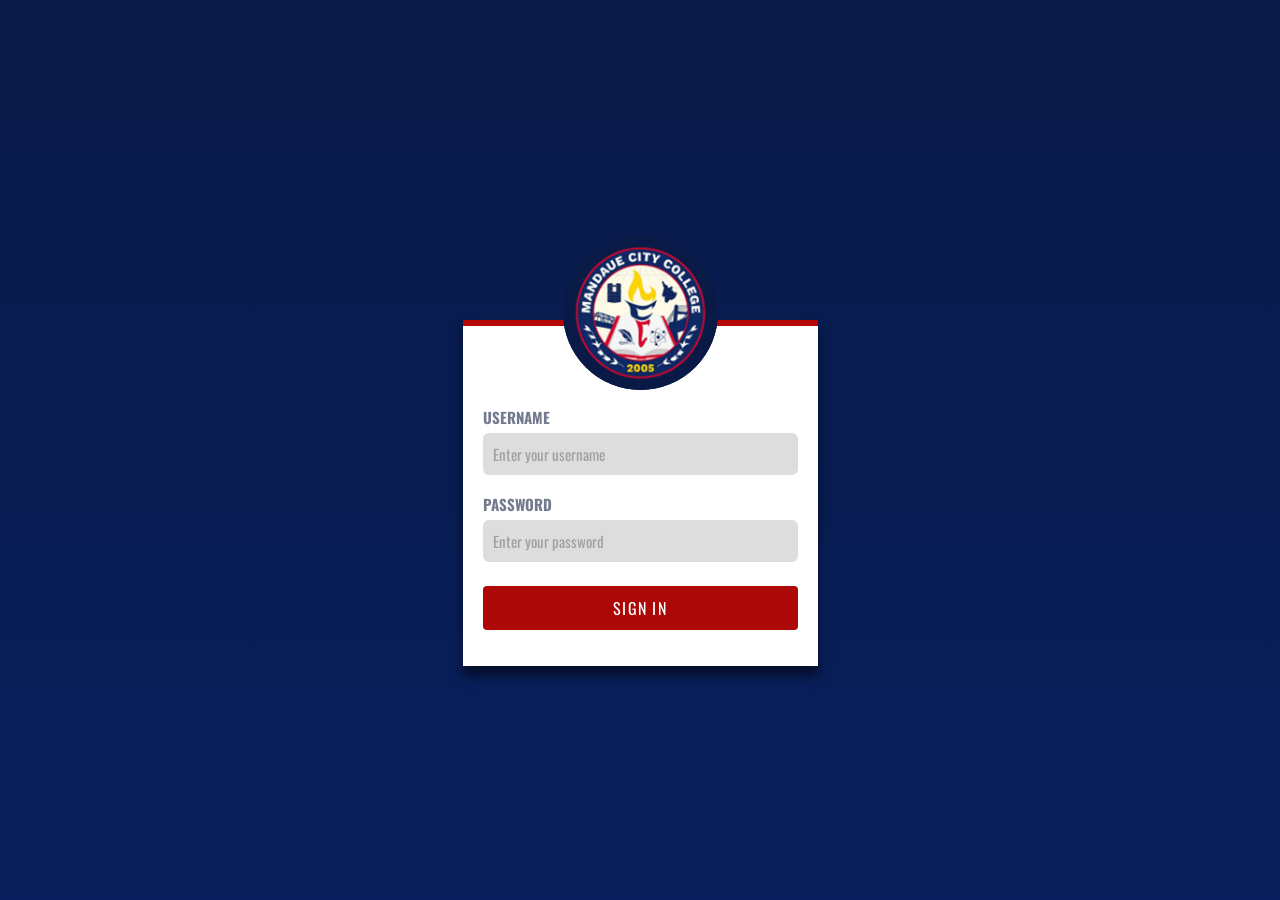
==== MSDVReportingSystem/index.html @ 91fbb74c "Add files via upload" ====
<!DOCTYPE html>
<html lang="en">
<head>
<meta charset="UTF-8">
<meta name="viewport" content="width=device-width, initial-scale=1.0">
<meta http-equiv="Cache-Control" content="no-store, no-cache, must-revalidate, max-age=0">
<meta http-equiv="Pragma" content="no-cache">
<meta http-equiv="Expires" content="0">
<title>MSDV Reporting System</title>
<link rel="preconnect" href="https://fonts.googleapis.com">
<link rel="stylesheet" href="assets/css/login.css">
<link rel="preconnect" href="https://fonts.gstatic.com" crossorigin>
<link href="https://fonts.googleapis.com/css2?family=Oswald:wght@400;500;600;700&display=swap" rel="stylesheet">
<link rel="manifest" href="manifest.json">
<meta name="theme-color" content="#081F5D">
<script>
if ('serviceWorker' in navigator) {
    navigator.serviceWorker.register('service-worker.js');
}
</script>
</head>
<body>

<div class="wrapper">

    <div class="mcclogo">
        <img src="assets/images/mccLogo.png" alt="MCC Logo" class="loginlogo">
    </div>

    <div class="formbox">

        <div id="logoutBox" class="alert alert-info d-none">
            You have been logged out successfully.
        </div>

        <div id="errorBox" class="alert alert-danger d-none">
            <span id="errorText"></span>
        </div>

        <form method="POST" action="login.php">

            <div class="form-group">
                <label class="form-label" for="usernameInput">USERNAME</label>
                <input type="text" name="username" id="usernameInput"
                       class="form-control" placeholder="Enter your username" required autocomplete="username">
            </div>

            <div class="form-group">
                <label class="form-label" for="passwordInput">PASSWORD</label>
                <input type="password" name="password" id="passwordInput"
                       class="form-control" placeholder="Enter your password" required autocomplete="current-password">
            </div>
            <button type="submit" class="btn">SIGN IN</button>

        </form>
    </div>

</div>

<script>
(function () {
    const params = new URLSearchParams(window.location.search);

    const err = params.get('error');
    if (err) {
        document.getElementById('errorText').textContent = decodeURIComponent(err);
        document.getElementById('errorBox').classList.remove('d-none');
        document.getElementById('usernameInput').classList.add('is-invalid');
        document.getElementById('passwordInput').classList.add('is-invalid');
    }

    if (params.get('logged_out') === '1') {
        document.getElementById('logoutBox').classList.remove('d-none');
    }

    if (err || params.get('logged_out')) {
        window.history.replaceState({}, document.title, window.location.pathname);
    }

    function getCookie(name) {
        const cookies = document.cookie.split(';');
        for (let i = 0; i < cookies.length; i++) {
            const c = cookies[i].trim();
            if (c.startsWith(name + '=')) {
                return decodeURIComponent(c.substring(name.length + 1));
            }
        }
        return null;
    }

    const savedUsername = getCookie('remember_user');
    if (savedUsername) {
        document.getElementById('usernameInput').value = savedUsername;
        document.getElementById('rememberMe').checked  = true;
        document.getElementById('passwordInput').focus();
    }

    ['usernameInput', 'passwordInput'].forEach(function(id) {
        document.getElementById(id).addEventListener('input', function() {
            this.classList.remove('is-invalid');
            document.getElementById('errorBox').classList.add('d-none');
        });
    });
})();
</script>
</body>
</html>
---- MSDVReportingSystem/assets/css/login.css ----
* {
    margin: 0;
    padding: 0;
    box-sizing: border-box;
}

body {
    background: linear-gradient(to bottom, #091a47, #081F5D);
    width: 100%;
    min-height: 100vh;
    display: flex;
    align-items: center;
    justify-content: center;
    font-family: 'Oswald', sans-serif;
}

.wrapper {
    display: flex;
    flex-direction: column;
    align-items: center;
}

.mcclogo {
    background: #091a47;
    border-radius: 50%;
    margin-bottom: -70px;
    z-index: 2;
    position: relative;
    display: flex;
    align-items: center;
    justify-content: center;
}

.loginlogo {
    border: 5px solid #091a47;
    border-radius: 100%;
    width: 155px;
    height: 155px;
    display: block;
}

.formbox {
    background-color: rgb(255, 255, 255);
    border-top: 6px solid #b40404;
    box-shadow: 0 10px 10px rgba(0, 0, 0, 0.5);
    padding: 80px 20px 36px;
    width: 355px;
    position: relative;
    z-index: 1;
}

.form-label {
    color: #0f1a3b93;
    font-size: 15px;
    font-weight: bold;
    font-family: 'Oswald', sans-serif;
    display: block;
    margin-bottom: 0;
}

.form-group {
    margin-bottom: 18px;
}

.form-control {
    width: 100%;
    margin-top: 5px;
    border-radius: 6px;
    padding: 10px;
    border: none;
    background-color: rgba(75, 72, 72, 0.185);
    font-family: 'Oswald', sans-serif;
    font-size: 15px;
    display: block;
}

.form-control:focus {
    outline: 1px solid #000000;
    box-shadow: none;
}

.form-control::placeholder {
    color: #a0a0a0;
    font-family: 'Oswald', sans-serif;
}

.btn {
    width: 100%;
    padding: 10px;
    font-size: 16px;
    background-color: #ad0808;
    border: none;
    font-family: 'Oswald', sans-serif;
    color: white;
    letter-spacing: .08em;
    cursor: pointer;
    margin-top: 6px;
    border-radius: 4px;
}

.btn:hover {
    background-color: #850404;
    color: white;
    transition: 0.3s;
    box-shadow: 0 5px 10px rgba(252, 0, 0, 0.4);
}

.alert {
    border-radius: 6px;
    padding: .5rem .8rem;
    font-size: .83rem;
    margin-bottom: 1rem;
    display: flex;
    align-items: center;
    gap: .5rem;
    font-family: 'Oswald', sans-serif;
}
.alert-info    { background:#dff0ff; color:#0a4a7a; border:1px solid #b3d7f5; }
.alert-danger  { background:#fde8eb; color:#8b0000; border:1px solid #f5b3bb; }
.d-none { display: none !important; }

.is-invalid {
    outline: 1px solid #b40404 !important;
}

.form-check {
    display: flex;
    align-items: center;
    gap: .45rem;
    margin-bottom: 16px;
}
.form-check-input {
    width: 15px;
    height: 15px;
    accent-color: #b40404;
    cursor: pointer;
}
.form-check-label {
    font-family: 'Oswald', sans-serif;
    font-size: .88rem;
    color: #0f1a3b93;
    cursor: pointer;
}
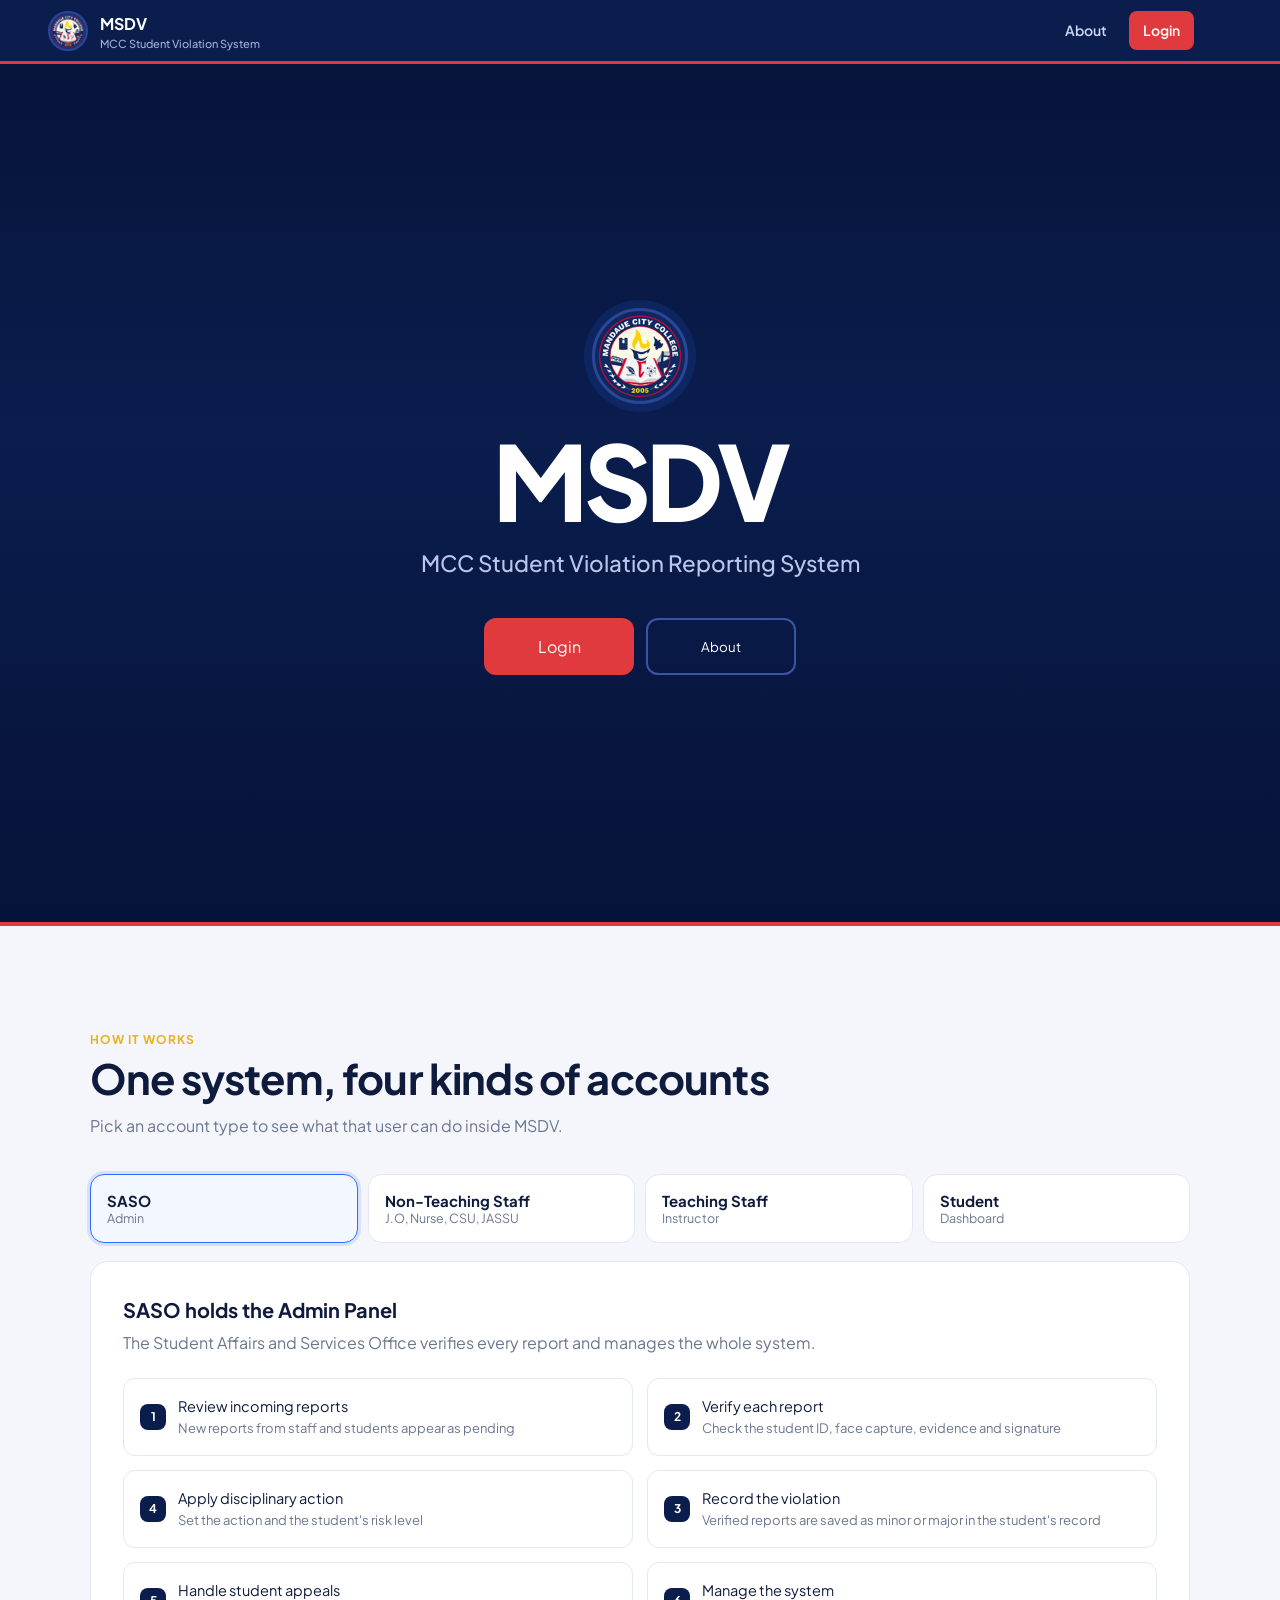
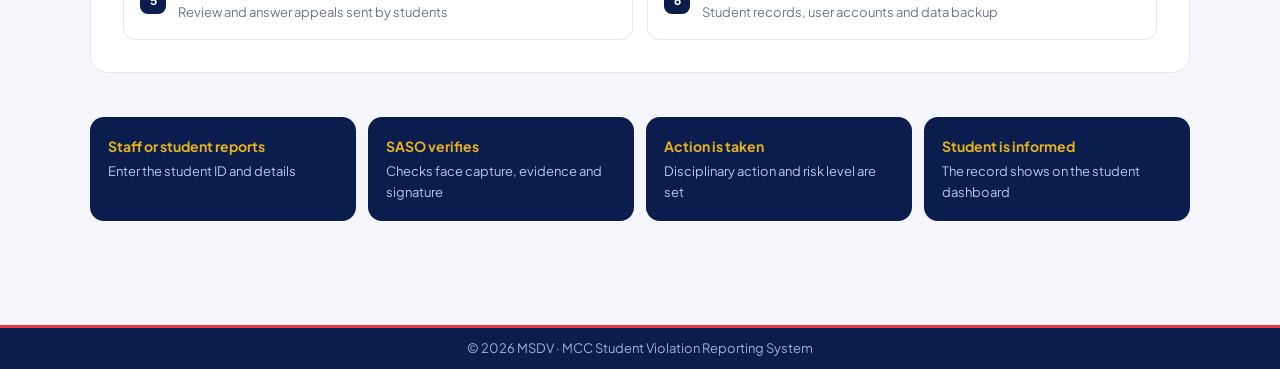
==== commit e2d82127: "Add files via upload" ====
--- a/MSDVReportingSystem/index.html
+++ b/MSDVReportingSystem/index.html
@@ -1,107 +1,1090 @@
+```html
 <!DOCTYPE html>
 <html lang="en">
+
 <head>
 <meta charset="UTF-8">
-<meta name="viewport" content="width=device-width, initial-scale=1.0">
-<meta http-equiv="Cache-Control" content="no-store, no-cache, must-revalidate, max-age=0">
-<meta http-equiv="Pragma" content="no-cache">
-<meta http-equiv="Expires" content="0">
-<title>MSDV Reporting System</title>
-<link rel="preconnect" href="https://fonts.googleapis.com">
-<link rel="stylesheet" href="assets/css/login.css">
-<link rel="preconnect" href="https://fonts.gstatic.com" crossorigin>
-<link href="https://fonts.googleapis.com/css2?family=Oswald:wght@400;500;600;700&display=swap" rel="stylesheet">
-<link rel="manifest" href="manifest.json">
-<meta name="theme-color" content="#081F5D">
+<meta name="viewport" content="width=device-width, initial-scale=1">
+
+<title>MSDV | MCC Student Violation Reporting System</title>
+
+<link rel="icon" href="assets/images/mccLogo.png">
+<link href="https://fonts.googleapis.com/css2?family=Plus+Jakarta+Sans:wght@400;500;600;700;800&display=swap" rel="stylesheet">
+
+<style>
+:root {
+    --navy: #0a1d4d;
+    --navy-2: #0e2760;
+    --navy-3: #16337a;
+    --red: #e03a3e;
+    --gold: #e8b21c;
+    --blue: #2f6bff;
+    --bg: #f4f6fb;
+    --card: #fff;
+    --line: #e3e8f2;
+    --ink: #0f1b3d;
+    --mute: #6b7690;
+    --green: #16a34a;
+    --orange: #d97706;
+}
+
+* {
+    box-sizing: border-box;
+    margin: 0;
+    padding: 0;
+}
+::-webkit-scrollbar {
+    display: none;
+}
+html {
+    scroll-behavior: auto;
+    scroll-padding-top: 72px;
+    scroll-snap-type: none;
+}
+
+body {
+    font-family: 'Plus Jakarta Sans', system-ui, -apple-system, 'Segoe UI', sans-serif;
+    color: var(--ink);
+    background: var(--bg);
+    line-height: 1.6;
+}
+
+a {
+    color: inherit;
+    text-decoration: none;
+}
+
+:focus-visible {
+    outline: 3px solid var(--gold);
+    outline-offset: 3px;
+}
+
+/* TOP BAR */
+.bar {
+    position: fixed;
+    inset: 0 0 auto 0;
+    z-index: 10;
+    height: 64px;
+    background: var(--navy);
+    border-bottom: 3px solid var(--red);
+    display: flex;
+    align-items: center;
+    justify-content: space-between;
+    padding: 0 clamp(16px, 4vw, 48px);
+}
+
+.brand {
+    display: flex;
+    align-items: center;
+    gap: 12px;
+    font-weight: 700;
+}
+
+.brand small {
+    display: block;
+    font-size: 11px;
+    font-weight: 500;
+    color: #9fb0d8;
+    line-height: 1.2;
+}
+
+.logo {
+    width: 40px;
+    height: 40px;
+    border-radius: 50%;
+    background: var(--navy-3);
+    border: 2px solid #2a4796;
+    display: grid;
+    place-items: center;
+    font-size: 12px;
+    font-weight: 800;
+    color: var(--gold);
+    flex: none;
+    overflow: hidden;
+}
+
+.logo img,
+.seal img {
+    width: 100%;
+    height: 100%;
+    object-fit: cover;
+    display: block;
+}
+
+.bar nav {
+    display: flex;
+    gap: 8px;
+    margin-right: clamp(12px, 3vw, 40px);
+}
+
+.bar nav a {
+    color: #cdd8f3;
+    font-size: 14px;
+    font-weight: 600;
+    padding: 8px 14px;
+    border-radius: 8px;
+}
+
+.bar nav a:hover {
+    background: var(--navy-2);
+    color: #fff;
+}
+
+.bar nav a.cta {
+    background: var(--red);
+    color: #fff;
+}
+
+.bar nav a.cta:hover {
+    background: #c92f33;
+}
+
+.brand span {
+    color: #fff;
+}
+
+/* HERO */
+.hero {
+    --hero-img: url("assets/images/mcc.jpeg");
+    min-height: 100svh;
+    background:
+        linear-gradient(
+            180deg,
+            rgba(6,18,56,.92) 0%,
+            rgba(10,29,77,.80) 45%,
+            rgba(6,18,56,.96) 100%
+        ),
+        var(--hero-img) center/cover no-repeat,
+        var(--navy);
+    background-attachment: scroll, fixed, scroll;
+    color: #fff;
+    display: grid;
+    place-items: center;
+    text-align: center;
+    padding: 96px 20px 64px;
+    position: relative;
+    overflow: hidden;
+}
+
+.hero::after {
+    content: "";
+    position: absolute;
+    left: 0;
+    right: 0;
+    bottom: 0;
+    height: 4px;
+    background: var(--red);
+}
+
+.hero-in {
+    max-width: 760px;
+}
+
+.seal {
+    width: 96px;
+    height: 96px;
+    margin: 0 auto 24px;
+    border-radius: 50%;
+    background: var(--navy-2);
+    border: 3px solid #2a4796;
+    display: grid;
+    place-items: center;
+    font-weight: 800;
+    font-size: 26px;
+    color: var(--gold);
+    box-shadow: 0 0 0 8px rgba(47,107,255,.12);
+    overflow: hidden;
+}
+
+.hero h1 {
+    font-size: clamp(3rem, 11vw, 6.5rem);
+    font-weight: 800;
+    letter-spacing: -.04em;
+    line-height: 1;
+}
+
+.hero h2 {
+    margin-top: 14px;
+    font-size: clamp(1rem, 2.6vw, 1.4rem);
+    font-weight: 500;
+    color: #b9c7ec;
+    max-width: 34ch;
+    margin-inline: auto;
+}
+
+.btns {
+    display: flex;
+    gap: 12px;
+    justify-content: center;
+    flex-wrap: wrap;
+    margin-top: 36px;
+}
+
+.btn {
+    display: inline-flex;
+    align-items: center;
+    justify-content: center;
+    min-width: 150px;
+    padding: 14px 28px;
+    border-radius: 12px;
+    font: 700 16px inherit;
+    font-family: inherit;
+    border: 2px solid transparent;
+    cursor: pointer;
+    transition: transform .15s, background .15s;
+}
+
+.btn:active {
+    transform: scale(.97);
+}
+
+.btn.primary {
+    background: var(--red);
+    color: #fff;
+}
+
+.btn.primary:hover {
+    background: #c92f33;
+}
+
+.btn.ghost {
+    background: transparent;
+    color: #fff;
+    border-color: #3a56a3;
+}
+
+.btn.ghost:hover {
+    background: var(--navy-2);
+}
+
+/* ABOUT */
+section.about {
+    padding: clamp(56px, 9vw, 104px) clamp(16px, 4vw, 48px);
+    scroll-margin-top: 64px;
+}
+
+.wrap {
+    max-width: 1100px;
+    margin: auto;
+}
+
+.kicker {
+    font-size: 12px;
+    font-weight: 700;
+    color: var(--gold);
+    letter-spacing: .08em;
+}
+
+.about h3 {
+    font-size: clamp(1.7rem, 4vw, 2.6rem);
+    letter-spacing: -.02em;
+    line-height: 1.15;
+    margin: 6px 0 10px;
+}
+
+.lead {
+    color: var(--mute);
+    max-width: 60ch;
+}
+
+/* TABS */
+.tabs {
+    display: grid;
+    grid-template-columns: repeat(4, 1fr);
+    gap: 10px;
+    margin: 36px 0 18px;
+}
+
+.tab {
+    background: var(--card);
+    border: 1px solid var(--line);
+    border-radius: 14px;
+    padding: 16px;
+    text-align: left;
+    cursor: pointer;
+    font-family: inherit;
+    color: var(--ink);
+    transition: border-color .15s, box-shadow .15s;
+}
+
+.tab b {
+    display: block;
+    font-size: 15px;
+}
+
+.tab span {
+    font-size: 12.5px;
+    color: var(--mute);
+}
+
+.tab:hover {
+    border-color: #b9c7ec;
+}
+
+.tab[aria-selected="true"] {
+    border-color: var(--blue);
+    box-shadow: 0 0 0 3px rgba(47,107,255,.15);
+    background: #f3f7ff;
+}
+
+/* PANELS */
+.panel {
+    background: var(--card);
+    border: 1px solid var(--line);
+    border-radius: 18px;
+    padding: clamp(18px, 3vw, 32px);
+    display: none;
+}
+
+.panel.on {
+    display: block;
+    animation: in .35s ease;
+}
+
+@keyframes in {
+    from {
+        opacity: 0;
+        transform: translateY(8px);
+    }
+    to {
+        opacity: 1;
+        transform: none;
+    }
+}
+
+.panel h4 {
+    font-size: 1.25rem;
+    margin-bottom: 4px;
+}
+
+.panel > p {
+    color: var(--mute);
+    margin-bottom: 22px;
+    max-width: 62ch;
+}
+
+.chips {
+    display: flex;
+    flex-wrap: wrap;
+    gap: 8px;
+    margin-bottom: 22px;
+}
+
+.chip {
+    background: #eef3ff;
+    color: var(--navy-3);
+    font-size: 12.5px;
+    font-weight: 700;
+    padding: 5px 12px;
+    border-radius: 99px;
+}
+
+/* LISTS */
+.cols {
+    display: grid;
+    grid-template-columns: 1fr 1fr;
+    gap: 20px;
+}
+
+.list {
+    list-style: none;
+    display: grid;
+    gap: 10px;
+}
+
+.list li {
+    display: flex;
+    gap: 12px;
+    align-items: flex-start;
+    padding: 12px 14px;
+    border: 1px solid var(--line);
+    border-radius: 12px;
+    font-size: 14.5px;
+}
+
+.list i {
+    font-style: normal;
+    flex: none;
+    width: 26px;
+    height: 26px;
+    border-radius: 8px;
+    background: var(--navy);
+    color: #fff;
+    font-size: 12px;
+    font-weight: 700;
+    display: grid;
+    place-items: center;
+}
+
+.list em {
+    font-style: normal;
+    color: var(--mute);
+    display: block;
+    font-size: 13px;
+}
+
+/* MOCK DEMO */
+.mock {
+    background: var(--bg);
+    border: 1px solid var(--line);
+    border-radius: 14px;
+    padding: 18px;
+}
+
+.mock h5 {
+    font-size: 13px;
+    color: var(--mute);
+    font-weight: 600;
+    margin-bottom: 12px;
+}
+
+.field {
+    margin-bottom: 12px;
+}
+
+.field label {
+    display: block;
+    font-size: 12px;
+    font-weight: 600;
+    color: var(--mute);
+    margin-bottom: 4px;
+}
+
+.field div {
+    background: #fff;
+    border: 1px solid var(--line);
+    border-radius: 10px;
+    padding: 10px 12px;
+    font-size: 14px;
+    min-height: 42px;
+}
+
+.seg {
+    display: flex;
+    gap: 8px;
+}
+
+.seg button {
+    flex: 1;
+    padding: 10px;
+    border-radius: 10px;
+    border: 1px solid var(--line);
+    background: #fff;
+    font: 600 14px inherit;
+    font-family: inherit;
+    cursor: pointer;
+    color: var(--ink);
+}
+
+.seg button.minor.on {
+    background: #fff7e6;
+    border-color: var(--orange);
+    color: var(--orange);
+}
+
+.seg button.major.on {
+    background: #fff0f0;
+    border-color: var(--red);
+    color: var(--red);
+}
+
+.evid {
+    display: grid;
+    grid-template-columns: 1fr 1fr;
+    gap: 8px;
+}
+
+.evid div {
+    display: flex;
+    align-items: center;
+    justify-content: center;
+    text-align: center;
+    font-size: 12.5px;
+    color: var(--mute);
+    border-style: dashed;
+}
+
+.sign {
+    height: 52px;
+    border-radius: 10px;
+    background: #fff;
+    border: 1px dashed #b9c7ec;
+    position: relative;
+}
+
+.sign svg {
+    position: absolute;
+    inset: 0;
+    width: 100%;
+    height: 100%;
+}
+
+.sign path {
+    fill: none;
+    stroke: var(--navy-3);
+    stroke-width: 2.5;
+    stroke-linecap: round;
+    stroke-dasharray: 300;
+    stroke-dashoffset: 300;
+}
+
+.panel.on .sign path {
+    animation: draw 2.2s .3s ease forwards;
+}
+
+@keyframes draw {
+    to {
+        stroke-dashoffset: 0;
+    }
+}
+
+.verify {
+    margin-top: 12px;
+    display: flex;
+    align-items: center;
+    gap: 10px;
+    font-size: 13px;
+    font-weight: 600;
+    color: var(--green);
+}
+
+.dot {
+    width: 10px;
+    height: 10px;
+    border-radius: 50%;
+    background: var(--green);
+}
+
+.stats {
+    display: grid;
+    grid-template-columns: repeat(3, 1fr);
+    gap: 10px;
+    margin-bottom: 14px;
+}
+
+.stat {
+    background: #fff;
+    border: 1px solid var(--line);
+    border-radius: 12px;
+    padding: 12px;
+}
+
+.stat small {
+    font-size: 11px;
+    color: var(--mute);
+    font-weight: 600;
+}
+
+.stat b {
+    display: block;
+    font-size: 28px;
+    line-height: 1.1;
+}
+
+.row {
+    display: flex;
+    justify-content: space-between;
+    align-items: center;
+    gap: 8px;
+    background: #fff;
+    border: 1px solid var(--line);
+    border-radius: 10px;
+    padding: 10px 12px;
+    font-size: 13.5px;
+    margin-bottom: 8px;
+}
+
+.tag {
+    font-size: 11.5px;
+    font-weight: 700;
+    padding: 3px 10px;
+    border-radius: 99px;
+}
+
+.tag.minor {
+    background: #fff7e6;
+    color: var(--orange);
+}
+
+.tag.major {
+    background: #fff0f0;
+    color: var(--red);
+}
+
+.tag.pend {
+    background: #eef3ff;
+    color: var(--blue);
+}
+
+/* STEPS */
+.steps {
+    max-width: 680px;
+    margin: auto;
+}
+
+@media (min-width: 769px) {
+    .steps {
+        max-width: none;
+        grid-template-columns: 1fr 1fr;
+        grid-auto-flow: row dense;
+        gap: 14px;
+    }
+
+    .steps li:nth-child(4n+3) {
+        grid-column: 2;
+    }
+
+    .steps li:nth-child(4n+4) {
+        grid-column: 1;
+    }
+
+    .steps li {
+        height: 100%;
+        align-items: center;
+        padding: 16px;
+    }
+}
+
+/* FLOW STRIP */
+.flow {
+    margin-top: 44px;
+    display: grid;
+    grid-template-columns: repeat(4, 1fr);
+    gap: 12px;
+    counter-reset: s;
+}
+
+.flow div {
+    background: var(--navy);
+    color: #fff;
+    border-radius: 14px;
+    padding: 18px;
+    font-size: 14px;
+    position: relative;
+}
+
+.flow b {
+    display: block;
+    color: var(--gold);
+    margin-bottom: 4px;
+}
+
+.flow span {
+    color: #b9c7ec;
+    font-size: 13px;
+}
+
+/* FOOTER */
+footer {
+    background: var(--navy);
+    color: #9fb0d8;
+    text-align: center;
+    padding: 10px 16px;
+    font-size: 13px;
+    border-top: 3px solid var(--red);
+}
+
+/* RESPONSIVE */
+@media (max-width: 900px) {
+    .hero {
+        background-attachment: scroll;
+        background-position: center, 60% center, center;
+    }
+
+    .tabs {
+        grid-template-columns: 1fr 1fr;
+    }
+
+    .cols {
+        grid-template-columns: 1fr;
+    }
+
+    .flow {
+        grid-template-columns: 1fr 1fr;
+    }
+}
+
+@media (max-width: 520px) {
+    .brand small {
+        display: none;
+    }
+
+    .bar nav a:not(.cta) {
+        display: none;
+    }
+
+    .tabs,
+    .flow {
+        grid-template-columns: 1fr;
+    }
+
+    .btn {
+        width: 100%;
+    }
+
+    .btns {
+        max-width: 320px;
+        margin-inline: auto;
+    }
+}
+
+@media (max-width: 768px) {
+    .about .wrap,
+    .tab,
+    .panel,
+    .flow div {
+        text-align: center;
+    }
+
+    .lead {
+        margin-inline: auto;
+    }
+
+    .chips {
+        justify-content: center;
+    }
+
+    .list li {
+        flex-direction: column;
+        align-items: center;
+        text-align: center;
+    }
+
+    .mock h5,
+    .field label,
+    .stat {
+        text-align: center;
+    }
+
+    .mock .row {
+        flex-direction: column;
+        gap: 6px;
+        text-align: center;
+    }
+
+    .verify {
+        justify-content: center;
+    }
+
+    .panel > p {
+        margin-inline: auto;
+    }
+
+    .bar nav {
+        margin-right: 14px;
+    }
+
+    .rv {
+        text-align: left;
+    }
+
+    .rv-s {
+        margin-inline: 0 !important;
+    }
+}
+
+@media (prefers-reduced-motion: reduce) {
+    .panel.on {
+        animation: none;
+    }
+
+    .panel.on .sign path {
+        animation: none;
+        stroke-dashoffset: 0;
+    }
+}
+</style>
+</head>
+
+<body>
+
+<header class="bar">
+    <a class="brand" href="#top">
+        <div class="logo">
+            <img src="assets/images/mccLogo.png" alt="MCC logo">
+        </div>
+        <div>
+            <span>MSDV</span>
+            <small>MCC Student Violation System</small>
+        </div>
+    </a>
+
+    <nav>
+        <a href="#about">About</a>
+        <a class="cta" href="login.html">Login</a>
+    </nav>
+</header>
+
+<main id="top">
+
+    <section class="hero">
+        <div class="hero-in">
+            <div class="seal">
+                <img src="assets/images/mccLogo.png" alt="MCC logo">
+            </div>
+
+            <h1>MSDV</h1>
+            <h2>MCC Student Violation Reporting System</h2>
+
+            <div class="btns">
+                <a class="btn primary" href="login.html">Login</a>
+                <button class="btn ghost" id="aboutBtn" type="button">About</button>
+            </div>
+        </div>
+    </section>
+
+    <section class="about" id="about">
+        <div class="wrap">
+
+            <p class="kicker">HOW IT WORKS</p>
+            <h3>One system, four kinds of accounts</h3>
+            <p class="lead">Pick an account type to see what that user can do inside MSDV.</p>
+
+            <div class="tabs" role="tablist" aria-label="Account types">
+
+                <button class="tab" role="tab" aria-selected="true" aria-controls="p-saso" id="t-saso">
+                    <b>SASO</b>
+                    <span>Admin</span>
+                </button>
+
+                <button class="tab" role="tab" aria-selected="false" aria-controls="p-non" id="t-non">
+                    <b>Non-Teaching Staff</b>
+                    <span>J.O, Nurse, CSU, JASSU</span>
+                </button>
+
+                <button class="tab" role="tab" aria-selected="false" aria-controls="p-teach" id="t-teach">
+                    <b>Teaching Staff</b>
+                    <span>Instructor</span>
+                </button>
+
+                <button class="tab" role="tab" aria-selected="false" aria-controls="p-stu" id="t-stu">
+                    <b>Student</b>
+                    <span>Dashboard</span>
+                </button>
+
+            </div>
+
+            <!-- SASO ACCOUNT -->
+            <div class="panel on" id="p-saso" role="tabpanel" aria-labelledby="t-saso">
+                <h4>SASO holds the Admin Panel</h4>
+                <p>The Student Affairs and Services Office verifies every report and manages the whole system.</p>
+
+                <ol class="list steps">
+                    <li><i>1</i><div>Review incoming reports<em>New reports from staff and students appear as pending</em></div></li>
+                    <li><i>2</i><div>Verify each report<em>Check the student ID, face capture, evidence and signature</em></div></li>
+                    <li><i>3</i><div>Record the violation<em>Verified reports are saved as minor or major in the student's record</em></div></li>
+                    <li><i>4</i><div>Apply disciplinary action<em>Set the action and the student's risk level</em></div></li>
+                    <li><i>5</i><div>Handle student appeals<em>Review and answer appeals sent by students</em></div></li>
+                    <li><i>6</i><div>Manage the system<em>Student records, user accounts and data backup</em></div></li>
+                </ol>
+            </div>
+
+            <!-- NON-TEACHING STAFF -->
+            <div class="panel" id="p-non" role="tabpanel" aria-labelledby="t-non" hidden>
+                <h4>Non-teaching staff report violations</h4>
+                <p>J.O, Nurse, CSU and JASSU staff use the same reporting page as instructors.</p>
+
+                <div class="chips">
+                    <span class="chip">J.O</span>
+                    <span class="chip">Nurse</span>
+                    <span class="chip">CSU</span>
+                    <span class="chip">JASSU</span>
+                </div>
+
+                <ol class="list steps">
+                    <li><i>1</i><div>Log in to your staff account<em>Teaching and non-teaching accounts share the same page</em></div></li>
+                    <li><i>2</i><div>Enter the student ID<em>Find the student you are reporting</em></div></li>
+                    <li><i>3</i><div>Choose Minor or Major<em>Pick the category of the violation</em></div></li>
+                    <li><i>4</i><div>Select the violation<em>The list changes depending on the category</em></div></li>
+                    <li><i>5</i><div>Add a description<em>Explain what happened</em></div></li>
+                    <li><i>6</i><div>Add supporting evidence<em>Upload an image or take a photo as evidence</em></div></li>
+                    <li><i>7</i><div>Capture the face and signature<em>Used by SASO to verify the report</em></div></li>
+                    <li><i>8</i><div>Submit the report<em>The report goes to SASO as pending</em></div></li>
+                </ol>
+            </div>
+
+            <!-- TEACHING STAFF -->
+            <div class="panel" id="p-teach" role="tabpanel" aria-labelledby="t-teach" hidden>
+                <h4>Instructors report violations</h4>
+                <p>Teaching staff have the same account page as non-teaching staff, so every report follows the same steps.</p>
+
+                <div class="chips">
+                    <span class="chip">Instructor</span>
+                </div>
+
+                <ol class="list steps">
+                    <li><i>1</i><div>Log in to your staff account<em>Teaching and non-teaching accounts share the same page</em></div></li>
+                    <li><i>2</i><div>Enter the student ID<em>Find the student you are reporting</em></div></li>
+                    <li><i>3</i><div>Choose Minor or Major<em>Pick the category of the violation</em></div></li>
+                    <li><i>4</i><div>Select the violation<em>The list changes depending on the category</em></div></li>
+                    <li><i>5</i><div>Add a description<em>Explain what happened</em></div></li>
+                    <li><i>6</i><div>Add supporting evidence<em>Upload an image or take a photo as evidence</em></div></li>
+                    <li><i>7</i><div>Capture the face and signature<em>Used by SASO to verify the report</em></div></li>
+                    <li><i>8</i><div>Submit the report<em>The report goes to SASO as pending</em></div></li>
+                </ol>
+            </div>
+
+            <!-- STUDENT ACCOUNT -->
+            <div class="panel" id="p-stu" role="tabpanel" aria-labelledby="t-stu" hidden>
+                <h4>Students see their own record</h4>
+                <p>Students check their violations and count, appeal them, and can report a fellow student.</p>
+
+                <ol class="list steps">
+                    <li><i>1</i><div>Log in to your student account<em>Open your own dashboard</em></div></li>
+                    <li><i>2</i><div>See your violation count<em>Total, minor and major violations at a glance</em></div></li>
+                    <li><i>3</i><div>Check your violation records<em>Each shows the type, date, status and disciplinary action</em></div></li>
+                    <li><i>4</i><div>Submit an appeal<em>Appeal a violation you disagree with</em></div></li>
+                    <li><i>5</i><div>Report a fellow student<em>Submit a report against a student who violates</em></div></li>
+                </ol>
+            </div>
+
+            <!-- WORKFLOW -->
+            <div class="flow">
+                <div>
+                    <b>Staff or student reports</b>
+                    <span>Enter the student ID and details</span>
+                </div>
+
+                <div>
+                    <b>SASO verifies</b>
+                    <span>Checks face capture, evidence and signature</span>
+                </div>
+
+                <div>
+                    <b>Action is taken</b>
+                    <span>Disciplinary action and risk level are set</span>
+                </div>
+
+                <div>
+                    <b>Student is informed</b>
+                    <span>The record shows on the student dashboard</span>
+                </div>
+            </div>
+
+        </div>
+    </section>
+
+</main>
+
+<footer>
+    &copy; <span id="yr"></span> MSDV &middot; MCC Student Violation Reporting System
+</footer>
+
 <script>
-if ('serviceWorker' in navigator) {
-    navigator.serviceWorker.register('service-worker.js');
-}
+/* AUTOMATIC YEAR */
+document.getElementById('yr').textContent = new Date().getFullYear();
+
+/* SMOOTH SCROLL ANIMATION */
+let scrollAnimationId = null;
+
+function glide(targetY) {
+    // Stop any previous scrolling animation
+    if (scrollAnimationId !== null) {
+        cancelAnimationFrame(scrollAnimationId);
+    }
+
+    const startY = window.scrollY;
+    const distance = targetY - startY;
+    const duration = Math.min(1100, 500 + Math.abs(distance) * 0.25);
+    let startTime = null;
+
+    function step(currentTime) {
+        if (startTime === null) {
+            startTime = currentTime;
+        }
+
+        const elapsed = currentTime - startTime;
+        const progress = Math.min(elapsed / duration, 1);
+
+        // Ease-in-out movement for a smooth scroll
+        const ease = progress < 0.5
+            ? 4 * progress * progress * progress
+            : 1 - Math.pow(-2 * progress + 2, 3) / 2;
+
+        window.scrollTo(0, startY + distance * ease);
+
+        if (progress < 1) {
+            scrollAnimationId = requestAnimationFrame(step);
+        } else {
+            scrollAnimationId = null;
+        }
+    }
+
+    scrollAnimationId = requestAnimationFrame(step);
+}
+
+/* SCROLL TO A SECTION */
+function goTo(selector) {
+    const element = document.querySelector(selector);
+
+    if (!element) {
+        return;
+    }
+
+    const targetY = selector === '#top'
+        ? 0
+        : element.getBoundingClientRect().top + window.scrollY - 63;
+
+    glide(Math.max(0, targetY));
+}
+
+/* SMOOTH SCROLL FOR INTERNAL LINKS */
+document.querySelectorAll('a[href^="#"]').forEach(function (link) {
+    link.addEventListener('click', function (event) {
+        const target = link.getAttribute('href');
+
+        if (document.querySelector(target)) {
+            event.preventDefault();
+            goTo(target);
+
+            // Update the URL hash without triggering a jump
+            history.replaceState(null, '', target);
+        }
+    });
+});
+
+/* SMOOTH SCROLL FOR THE ABOUT BUTTON */
+document.getElementById('aboutBtn').addEventListener('click', function () {
+    goTo('#about');
+});
+
+/* ACCOUNT TABS */
+const tabs = document.querySelectorAll('.tab');
+
+function show(tab) {
+    tabs.forEach(function (currentTab) {
+        const isActive = currentTab === tab;
+
+        currentTab.setAttribute('aria-selected', isActive);
+
+        const panel = document.getElementById(
+            currentTab.getAttribute('aria-controls')
+        );
+
+        panel.classList.toggle('on', isActive);
+        panel.hidden = !isActive;
+    });
+}
+
+tabs.forEach(function (tab, index) {
+    tab.addEventListener('click', function () {
+        show(tab);
+    });
+
+    tab.addEventListener('keydown', function (event) {
+        if (event.key === 'ArrowRight' || event.key === 'ArrowLeft') {
+            event.preventDefault();
+
+            const direction = event.key === 'ArrowRight' ? 1 : -1;
+            const nextIndex = (index + direction + tabs.length) % tabs.length;
+            const nextTab = tabs[nextIndex];
+
+            nextTab.focus();
+            show(nextTab);
+        }
+    });
+});
 </script>
-</head>
-<body>
-
-<div class="wrapper">
-
-    <div class="mcclogo">
-        <img src="assets/images/mccLogo.png" alt="MCC Logo" class="loginlogo">
-    </div>
-
-    <div class="formbox">
-
-        <div id="logoutBox" class="alert alert-info d-none">
-            You have been logged out successfully.
-        </div>
-
-        <div id="errorBox" class="alert alert-danger d-none">
-            <span id="errorText"></span>
-        </div>
-
-        <form method="POST" action="login.php">
-
-            <div class="form-group">
-                <label class="form-label" for="usernameInput">USERNAME</label>
-                <input type="text" name="username" id="usernameInput"
-                       class="form-control" placeholder="Enter your username" required autocomplete="username">
-            </div>
-
-            <div class="form-group">
-                <label class="form-label" for="passwordInput">PASSWORD</label>
-                <input type="password" name="password" id="passwordInput"
-                       class="form-control" placeholder="Enter your password" required autocomplete="current-password">
-            </div>
-            <button type="submit" class="btn">SIGN IN</button>
-
-        </form>
-    </div>
-
-</div>
-
-<script>
-(function () {
-    const params = new URLSearchParams(window.location.search);
-
-    const err = params.get('error');
-    if (err) {
-        document.getElementById('errorText').textContent = decodeURIComponent(err);
-        document.getElementById('errorBox').classList.remove('d-none');
-        document.getElementById('usernameInput').classList.add('is-invalid');
-        document.getElementById('passwordInput').classList.add('is-invalid');
-    }
-
-    if (params.get('logged_out') === '1') {
-        document.getElementById('logoutBox').classList.remove('d-none');
-    }
-
-    if (err || params.get('logged_out')) {
-        window.history.replaceState({}, document.title, window.location.pathname);
-    }
-
-    function getCookie(name) {
-        const cookies = document.cookie.split(';');
-        for (let i = 0; i < cookies.length; i++) {
-            const c = cookies[i].trim();
-            if (c.startsWith(name + '=')) {
-                return decodeURIComponent(c.substring(name.length + 1));
-            }
-        }
-        return null;
-    }
-
-    const savedUsername = getCookie('remember_user');
-    if (savedUsername) {
-        document.getElementById('usernameInput').value = savedUsername;
-        document.getElementById('rememberMe').checked  = true;
-        document.getElementById('passwordInput').focus();
-    }
-
-    ['usernameInput', 'passwordInput'].forEach(function(id) {
-        document.getElementById(id).addEventListener('input', function() {
-            this.classList.remove('is-invalid');
-            document.getElementById('errorBox').classList.add('d-none');
-        });
-    });
-})();
-</script>
+
 </body>
 </html>
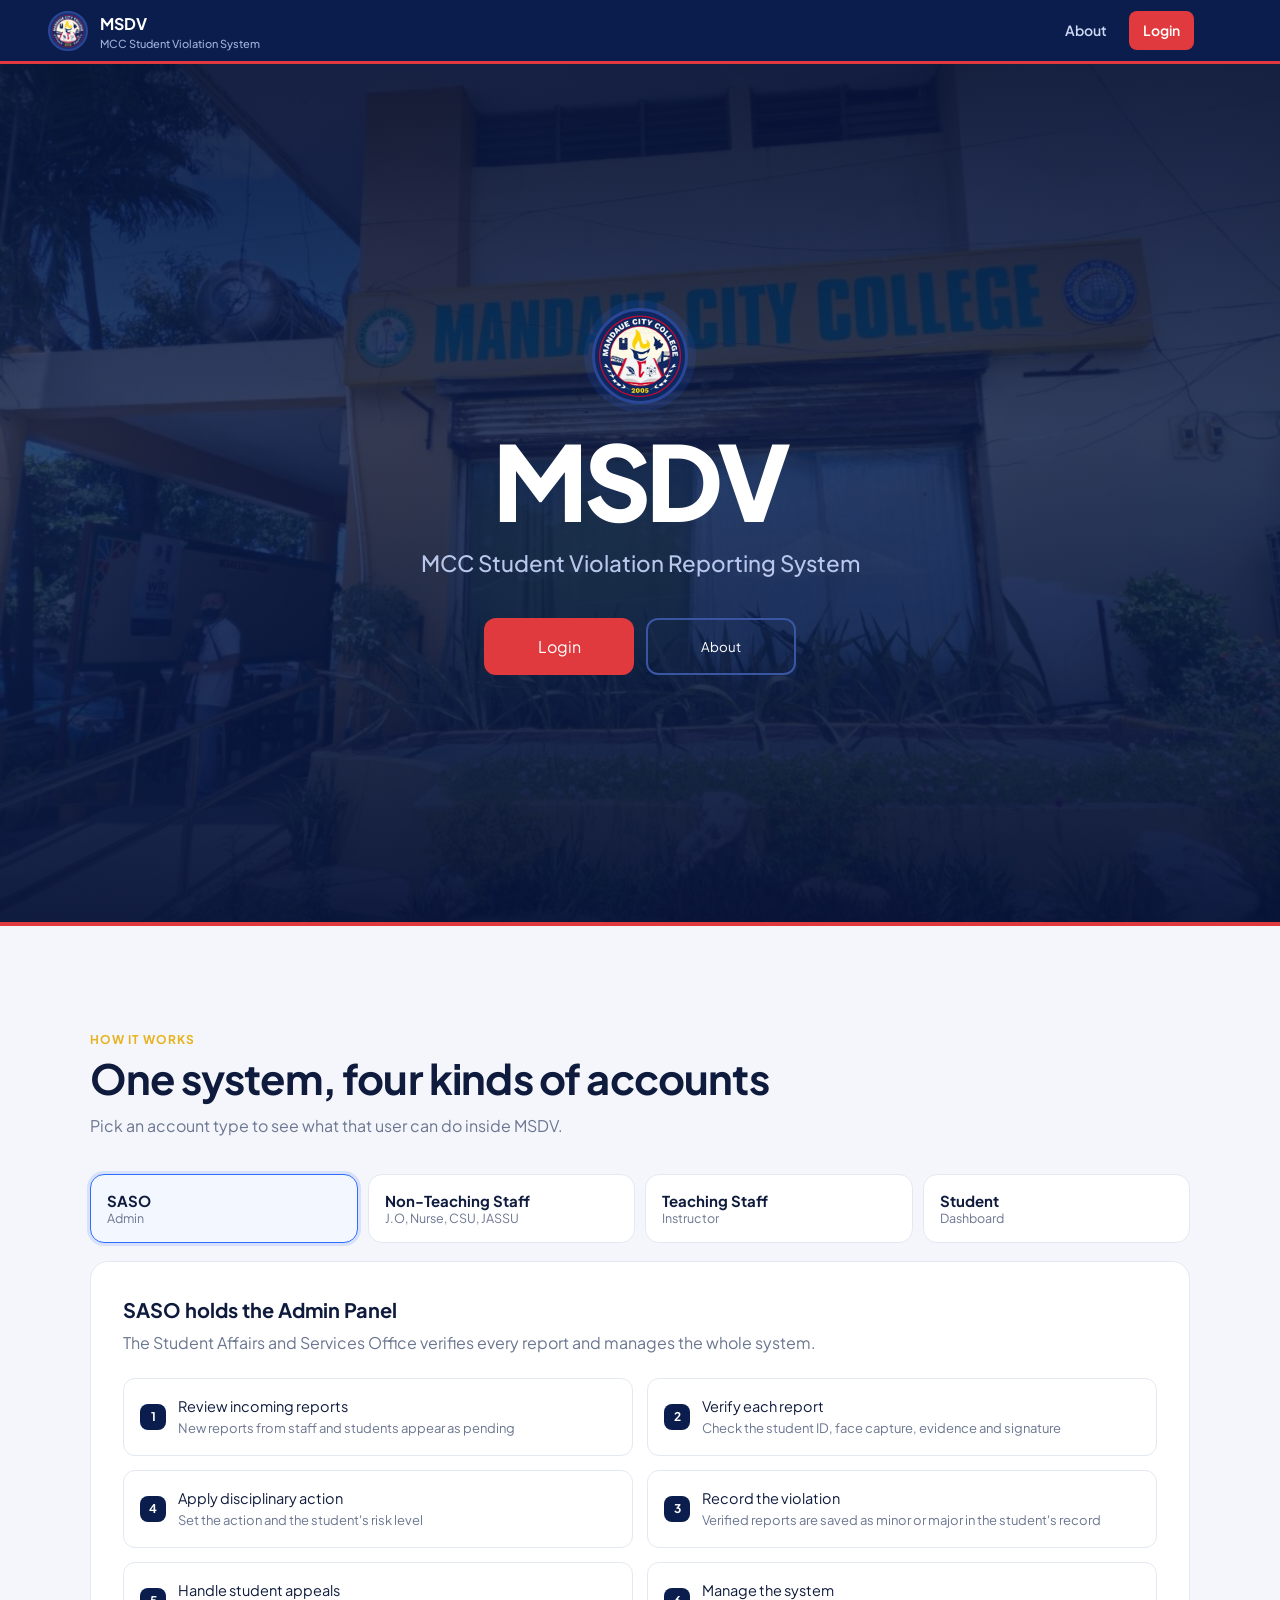
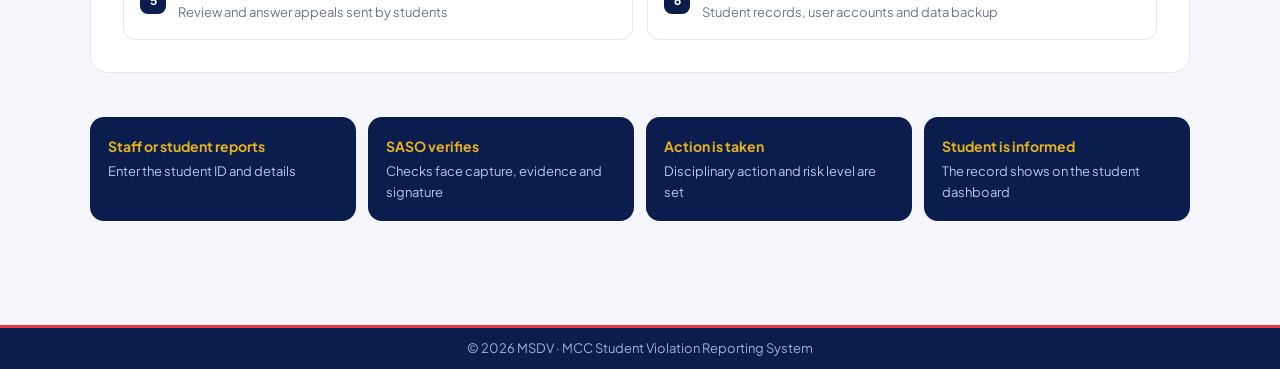
==== commit 8d778ba8: "Update index.html" ====
--- a/MSDVReportingSystem/index.html
+++ b/MSDVReportingSystem/index.html
@@ -8,7 +8,7 @@
 
 <title>MSDV | MCC Student Violation Reporting System</title>
 
-<link rel="icon" href="assets/images/mccLogo.png">
+<link rel="icon" type="image/png" href="./assets/images/mccLogo.png?v=3">
 <link href="https://fonts.googleapis.com/css2?family=Plus+Jakarta+Sans:wght@400;500;600;700;800&display=swap" rel="stylesheet">
 
 <style>
@@ -1087,4 +1087,4 @@
 </script>
 
 </body>
-</html>+</html>
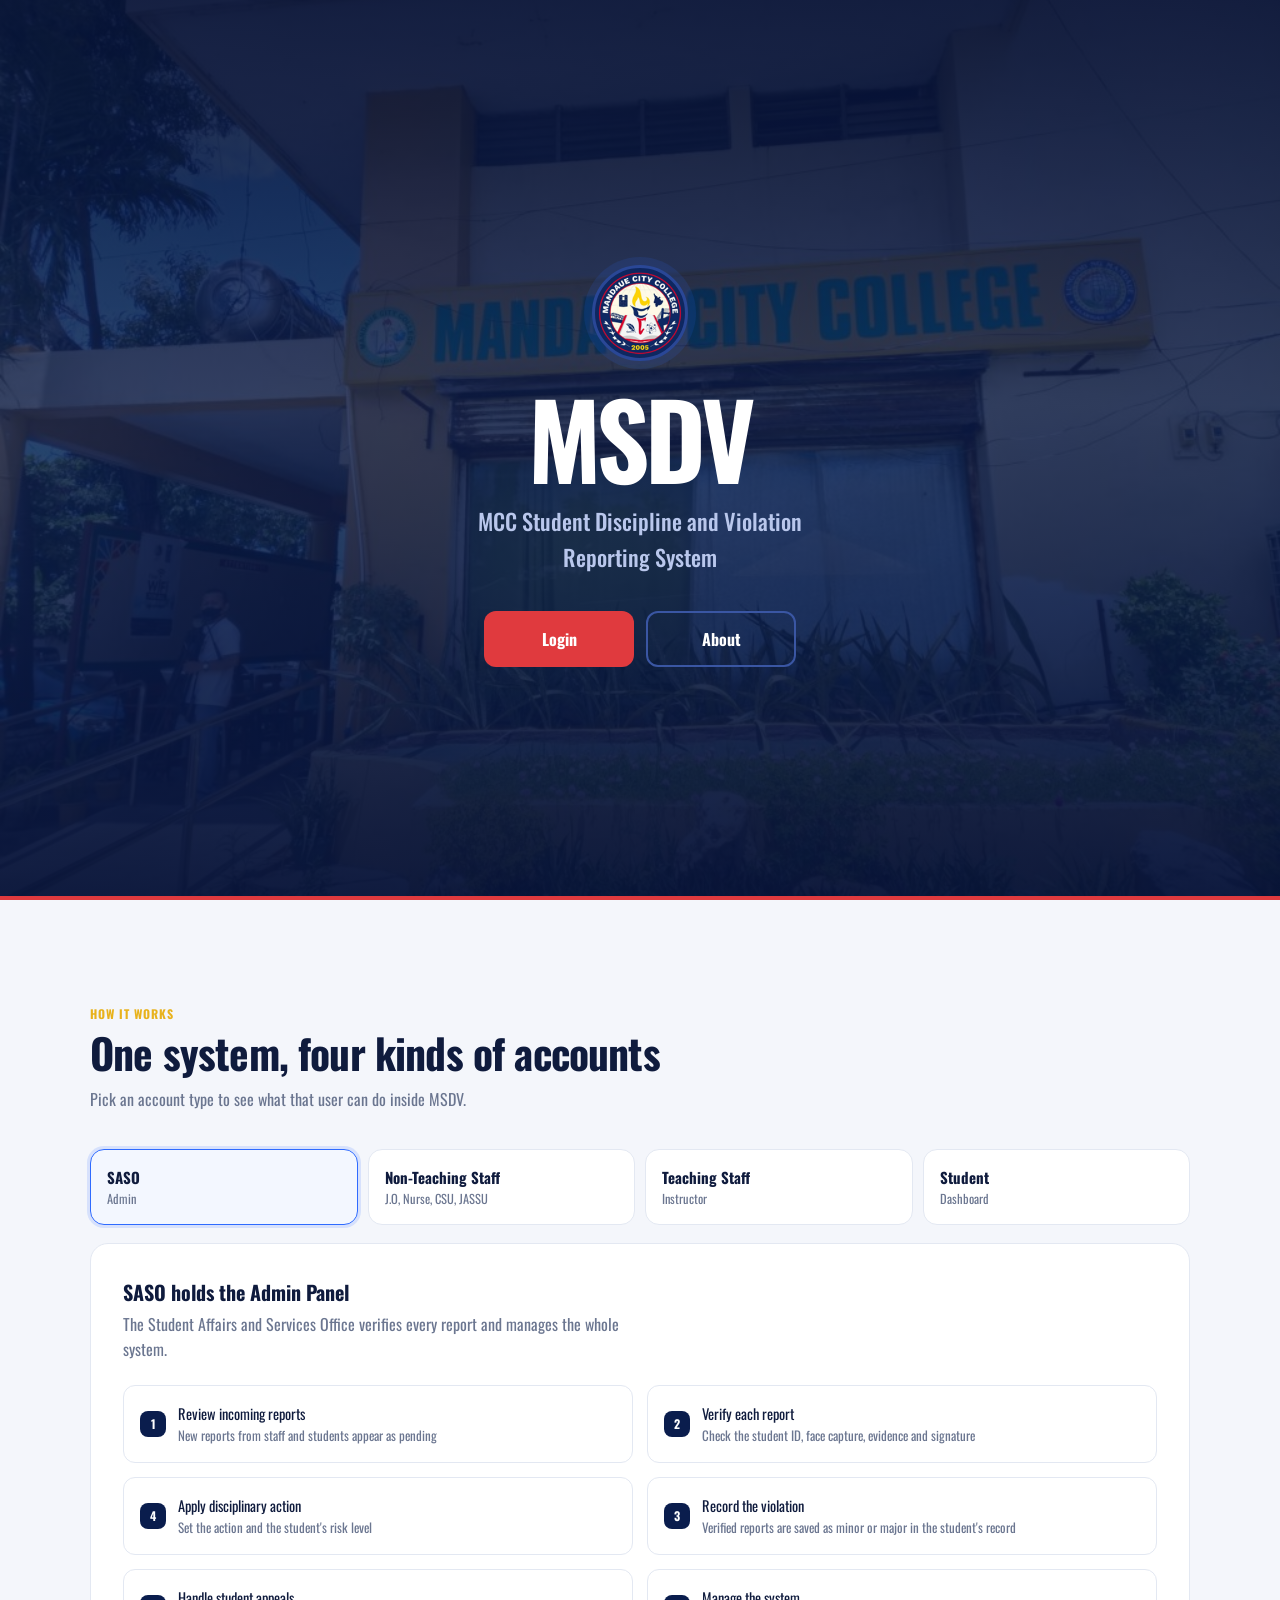
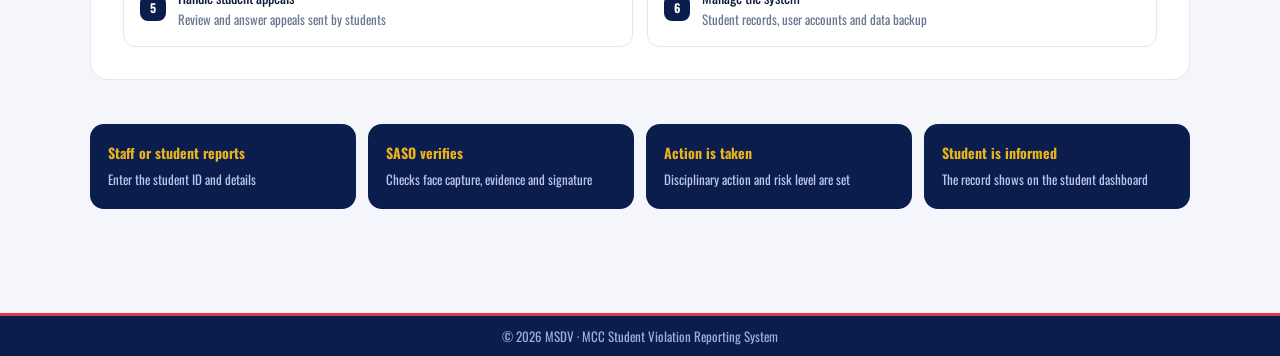
==== commit 07e3d389: "Update index.html" ====
--- a/MSDVReportingSystem/index.html
+++ b/MSDVReportingSystem/index.html
@@ -1,4 +1,3 @@
-```html
 <!DOCTYPE html>
 <html lang="en">
 
@@ -6,10 +5,12 @@
 <meta charset="UTF-8">
 <meta name="viewport" content="width=device-width, initial-scale=1">
 
-<title>MSDV | MCC Student Violation Reporting System</title>
-
-<link rel="icon" type="image/png" href="./assets/images/mccLogo.png?v=3">
-<link href="https://fonts.googleapis.com/css2?family=Plus+Jakarta+Sans:wght@400;500;600;700;800&display=swap" rel="stylesheet">
+<title>MSDV</title>
+
+<link rel="icon" href="./assets/images/mccLogo.png?v=4" type="image/png">
+<link rel="shortcut icon" href="./assets/images/mccLogo.png?v=4" type="image/png">
+
+<link href="https://fonts.googleapis.com/css2?family=Oswald:wght@400;500;600;700&display=swap" rel="stylesheet">
 
 <style>
 :root {
@@ -33,9 +34,11 @@
     margin: 0;
     padding: 0;
 }
+
 ::-webkit-scrollbar {
     display: none;
 }
+
 html {
     scroll-behavior: auto;
     scroll-padding-top: 72px;
@@ -43,15 +46,23 @@
 }
 
 body {
-    font-family: 'Plus Jakarta Sans', system-ui, -apple-system, 'Segoe UI', sans-serif;
+    font-family: 'Oswald', sans-serif;
     color: var(--ink);
     background: var(--bg);
     line-height: 1.6;
 }
 
+button,
+input,
+select,
+textarea {
+    font-family: 'Oswald', sans-serif;
+}
+
 a {
     color: inherit;
     text-decoration: none;
+    font-family: 'Oswald', sans-serif;
 }
 
 :focus-visible {
@@ -71,6 +82,7 @@
     align-items: center;
     justify-content: space-between;
     padding: 0 clamp(16px, 4vw, 48px);
+    font-family: 'Oswald', sans-serif;
 }
 
 .brand {
@@ -123,6 +135,7 @@
     font-weight: 600;
     padding: 8px 14px;
     border-radius: 8px;
+    font-family: 'Oswald', sans-serif;
 }
 
 .bar nav a:hover {
@@ -133,6 +146,8 @@
 .bar nav a.cta {
     background: var(--red);
     color: #fff;
+    width: 100px;
+    text-align: center;
 }
 
 .bar nav a.cta:hover {
@@ -164,6 +179,7 @@
     padding: 96px 20px 64px;
     position: relative;
     overflow: hidden;
+    font-family: 'Oswald', sans-serif;
 }
 
 .hero::after {
@@ -201,6 +217,7 @@
     font-weight: 800;
     letter-spacing: -.04em;
     line-height: 1;
+    font-family: 'Oswald', sans-serif;
 }
 
 .hero h2 {
@@ -210,6 +227,7 @@
     color: #b9c7ec;
     max-width: 34ch;
     margin-inline: auto;
+    font-family: 'Oswald', sans-serif;
 }
 
 .btns {
@@ -227,8 +245,7 @@
     min-width: 150px;
     padding: 14px 28px;
     border-radius: 12px;
-    font: 700 16px inherit;
-    font-family: inherit;
+    font: 700 16px 'Oswald', sans-serif;
     border: 2px solid transparent;
     cursor: pointer;
     transition: transform .15s, background .15s;
@@ -260,7 +277,6 @@
 /* ABOUT */
 section.about {
     padding: clamp(56px, 9vw, 104px) clamp(16px, 4vw, 48px);
-    scroll-margin-top: 64px;
 }
 
 .wrap {
@@ -273,6 +289,7 @@
     font-weight: 700;
     color: var(--gold);
     letter-spacing: .08em;
+    
 }
 
 .about h3 {
@@ -302,7 +319,7 @@
     padding: 16px;
     text-align: left;
     cursor: pointer;
-    font-family: inherit;
+    font-family: 'Oswald', sans-serif;
     color: var(--ink);
     transition: border-color .15s, box-shadow .15s;
 }
@@ -470,8 +487,7 @@
     border-radius: 10px;
     border: 1px solid var(--line);
     background: #fff;
-    font: 600 14px inherit;
-    font-family: inherit;
+    font: 600 14px 'Oswald', sans-serif;
     cursor: pointer;
     color: var(--ink);
 }
@@ -798,22 +814,6 @@
 
 <body>
 
-<header class="bar">
-    <a class="brand" href="#top">
-        <div class="logo">
-            <img src="assets/images/mccLogo.png" alt="MCC logo">
-        </div>
-        <div>
-            <span>MSDV</span>
-            <small>MCC Student Violation System</small>
-        </div>
-    </a>
-
-    <nav>
-        <a href="#about">About</a>
-        <a class="cta" href="login.html">Login</a>
-    </nav>
-</header>
 
 <main id="top">
 
@@ -824,7 +824,7 @@
             </div>
 
             <h1>MSDV</h1>
-            <h2>MCC Student Violation Reporting System</h2>
+            <h2>MCC Student Discipline and Violation Reporting System</h2>
 
             <div class="btns">
                 <a class="btn primary" href="login.html">Login</a>
@@ -978,7 +978,6 @@
 let scrollAnimationId = null;
 
 function glide(targetY) {
-    // Stop any previous scrolling animation
     if (scrollAnimationId !== null) {
         cancelAnimationFrame(scrollAnimationId);
     }
@@ -996,7 +995,6 @@
         const elapsed = currentTime - startTime;
         const progress = Math.min(elapsed / duration, 1);
 
-        // Ease-in-out movement for a smooth scroll
         const ease = progress < 0.5
             ? 4 * progress * progress * progress
             : 1 - Math.pow(-2 * progress + 2, 3) / 2;
@@ -1023,7 +1021,7 @@
 
     const targetY = selector === '#top'
         ? 0
-        : element.getBoundingClientRect().top + window.scrollY - 63;
+        : element.getBoundingClientRect().top + window.scrollY - 0;
 
     glide(Math.max(0, targetY));
 }
@@ -1036,8 +1034,6 @@
         if (document.querySelector(target)) {
             event.preventDefault();
             goTo(target);
-
-            // Update the URL hash without triggering a jump
             history.replaceState(null, '', target);
         }
     });
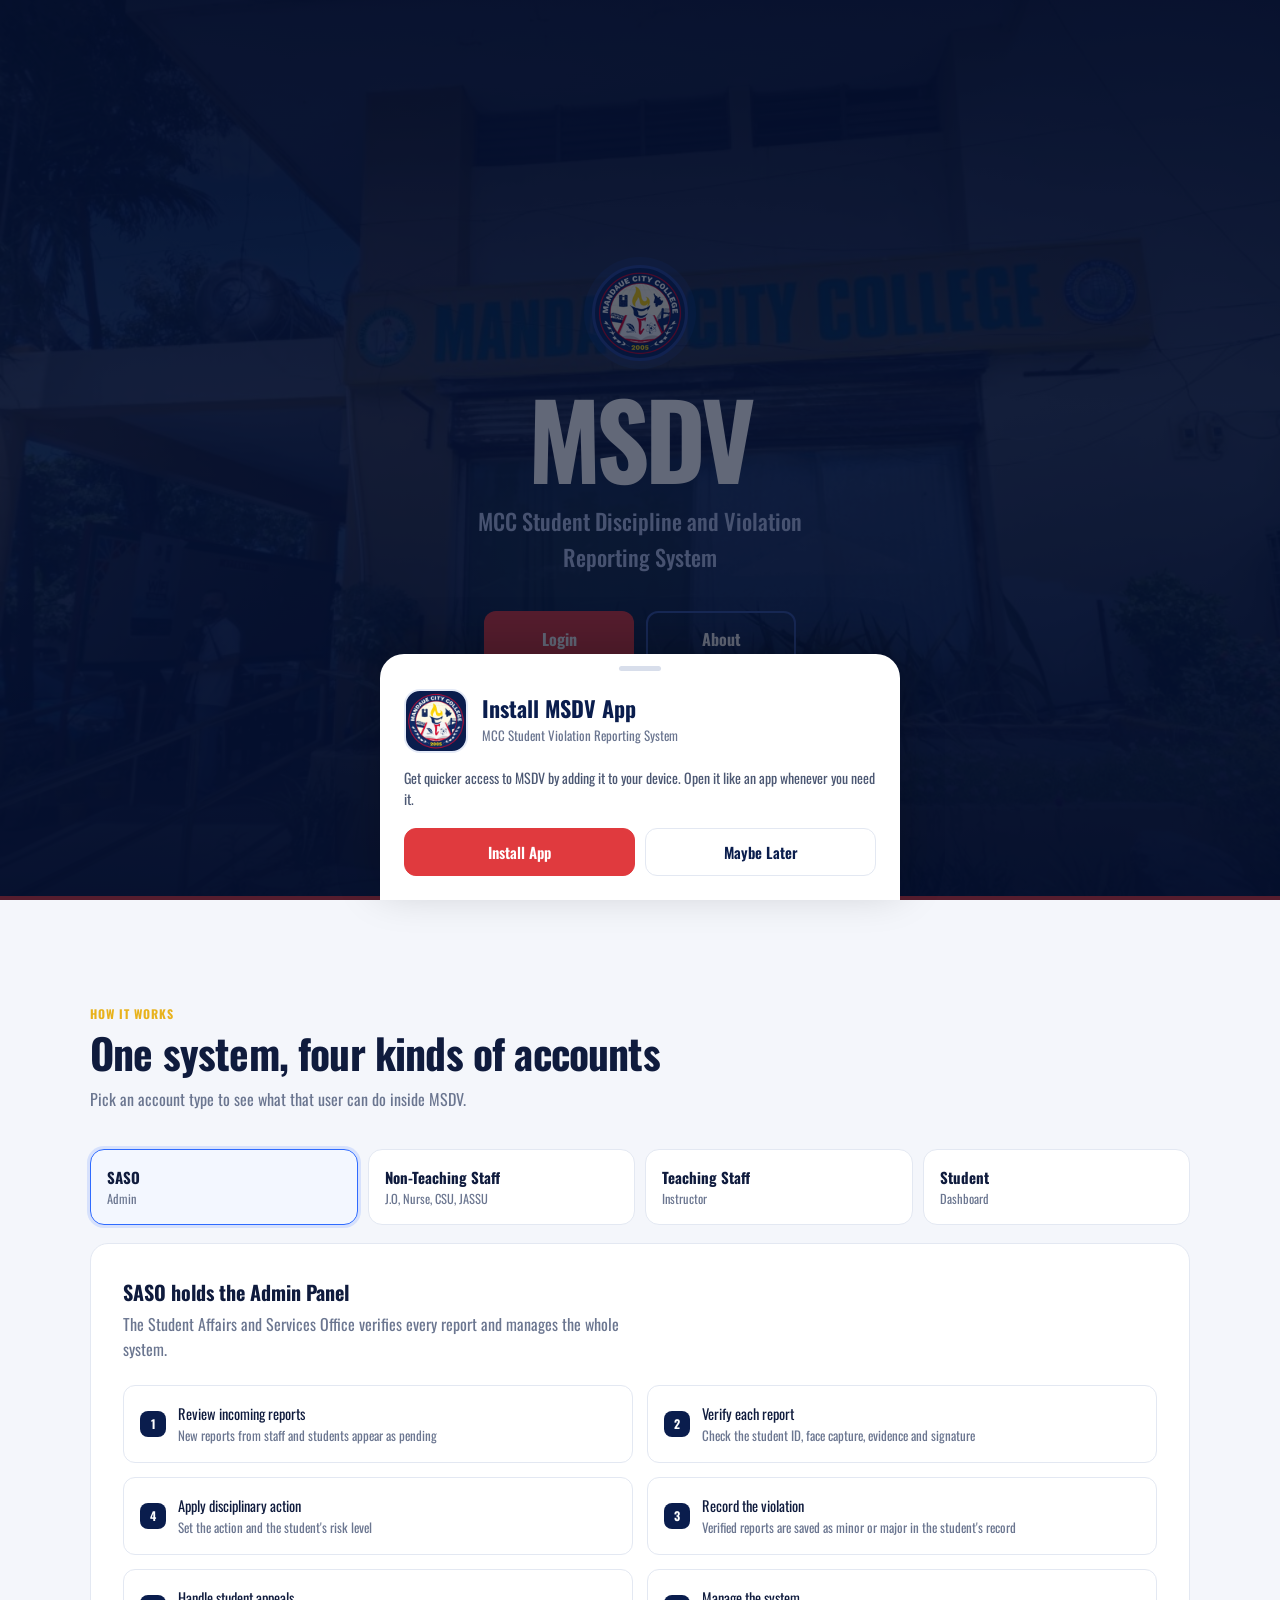
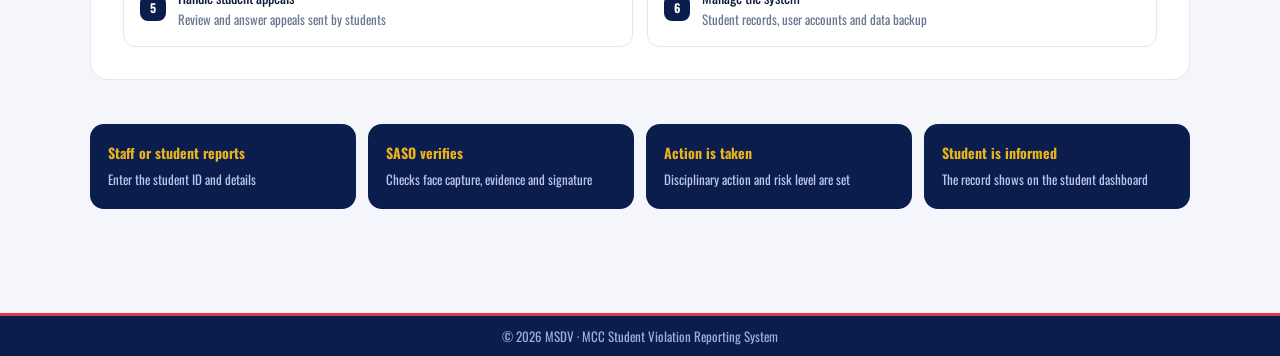
==== commit 184931ec: "Update index.html" ====
--- a/MSDVReportingSystem/index.html
+++ b/MSDVReportingSystem/index.html
@@ -11,7 +11,12 @@
 <link rel="shortcut icon" href="./assets/images/mccLogo.png?v=4" type="image/png">
 
 <link href="https://fonts.googleapis.com/css2?family=Oswald:wght@400;500;600;700&display=swap" rel="stylesheet">
-
+<link rel="manifest" href="manifest.json">
+<script>
+if ('serviceWorker' in navigator) {
+    navigator.serviceWorker.register('service-worker.js');
+}
+</script>
 <style>
 :root {
     --navy: #0a1d4d;
@@ -809,11 +814,159 @@
         stroke-dashoffset: 0;
     }
 }
+
+/* INSTALL APP SLIDE-UP MODAL */
+.install-overlay {
+    position: fixed;
+    inset: 0;
+    z-index: 9998;
+    background: rgba(3, 12, 38, .62);
+    opacity: 0;
+    visibility: hidden;
+    transition: opacity .28s ease, visibility .28s ease;
+}
+.install-overlay.show {
+    opacity: 1;
+    visibility: visible;
+}
+.install-modal {
+    position: fixed;
+    left: 50%;
+    bottom: 0;
+    z-index: 9999;
+    width: min(100%, 520px);
+    padding: 12px 24px calc(24px + env(safe-area-inset-bottom));
+    background: #fff;
+    color: var(--ink);
+    border-radius: 24px 24px 0 0;
+    box-shadow: 0 -12px 45px rgba(0, 0, 0, .22);
+    transform: translate(-50%, 110%);
+    visibility: hidden;
+    transition: transform .42s cubic-bezier(.2,.8,.2,1), visibility .42s ease;
+}
+.install-modal.show {
+    transform: translate(-50%, 0);
+    visibility: visible;
+}
+.install-handle {
+    width: 42px;
+    height: 5px;
+    border-radius: 99px;
+    background: #d8deeb;
+    margin: 0 auto 18px;
+}
+.install-modal-top {
+    display: flex;
+    align-items: center;
+    gap: 14px;
+    margin-bottom: 14px;
+}
+.install-app-icon {
+    width: 64px;
+    height: 64px;
+    flex: 0 0 64px;
+    overflow: hidden;
+    border-radius: 16px;
+    border: 2px solid #e4eaf7;
+    background: var(--navy);
+}
+.install-app-icon img {
+    width: 100%;
+    height: 100%;
+    object-fit: cover;
+}
+.install-modal h3 {
+    font-size: 22px;
+    line-height: 1.2;
+    color: var(--navy);
+    margin-bottom: 4px;
+}
+.install-modal .install-subtitle {
+    color: var(--mute);
+    font-size: 13px;
+}
+.install-description {
+    color: #4c5873;
+    font-size: 14px;
+    line-height: 1.55;
+    margin: 12px 0 18px;
+}
+.install-actions {
+    display: grid;
+    grid-template-columns: 1fr 1fr;
+    gap: 10px;
+}
+.install-actions button {
+    min-height: 48px;
+    padding: 11px 14px;
+    border-radius: 12px;
+    border: 1px solid var(--line);
+    font: 600 15px 'Oswald', sans-serif;
+    cursor: pointer;
+}
+.install-now {
+    background: var(--red);
+    color: #fff;
+    border-color: var(--red) !important;
+}
+.install-now:hover {
+    background: #c92f33;
+}
+.install-later {
+    background: #fff;
+    color: var(--navy);
+}
+.install-help {
+    display: none;
+    margin-top: 14px;
+    padding: 12px;
+    border-radius: 10px;
+    background: #f2f5fb;
+    color: #4c5873;
+    font-size: 13px;
+    line-height: 1.5;
+}
+.install-help.show {
+    display: block;
+}
+@media (max-width: 420px) {
+    .install-modal { padding-left: 18px; padding-right: 18px; }
+    .install-modal h3 { font-size: 20px; }
+}
+@media (prefers-reduced-motion: reduce) {
+    .install-overlay, .install-modal { transition: none; }
+}
+
 </style>
 </head>
 
 <body>
 
+
+
+<!-- INSTALL APP MODAL -->
+<div class="install-overlay" id="installOverlay" aria-hidden="true"></div>
+<section class="install-modal" id="installModal" role="dialog"
+         aria-modal="true" aria-labelledby="installTitle" aria-describedby="installDescription">
+    <div class="install-handle" aria-hidden="true"></div>
+    <div class="install-modal-top">
+        <div class="install-app-icon">
+            <img src="assets/images/mccLogo.png" alt="MCC logo">
+        </div>
+        <div>
+            <h3 id="installTitle">Install MSDV App</h3>
+            <p class="install-subtitle">MCC Student Violation Reporting System</p>
+        </div>
+    </div>
+    <p class="install-description" id="installDescription">
+        Get quicker access to MSDV by adding it to your device. Open it like an app whenever you need it.
+    </p>
+    <div class="install-actions">
+        <button class="install-now" id="installNowBtn" type="button">Install App</button>
+        <button class="install-later" id="installLaterBtn" type="button">Maybe Later</button>
+    </div>
+    <div class="install-help" id="installHelp" role="status"></div>
+</section>
 
 <main id="top">
 
@@ -1080,6 +1233,110 @@
         }
     });
 });
+
+/* INSTALL APP MODAL */
+(function () {
+    const modal = document.getElementById('installModal');
+    const overlay = document.getElementById('installOverlay');
+    const installButton = document.getElementById('installNowBtn');
+    const laterButton = document.getElementById('installLaterBtn');
+    const help = document.getElementById('installHelp');
+    const dismissedKey = 'msdvInstallPromptDismissed';
+    let deferredInstallPrompt = null;
+
+    function isRunningAsInstalledApp() {
+        return window.matchMedia('(display-mode: standalone)').matches ||
+            window.matchMedia('(display-mode: fullscreen)').matches ||
+            window.navigator.standalone === true;
+    }
+
+    function openInstallModal() {
+        if (isRunningAsInstalledApp() || localStorage.getItem(dismissedKey) === 'yes') {
+            return;
+        }
+
+        modal.classList.add('show');
+        overlay.classList.add('show');
+        modal.setAttribute('aria-hidden', 'false');
+        overlay.setAttribute('aria-hidden', 'false');
+    }
+
+    function closeInstallModal(rememberChoice) {
+        modal.classList.remove('show');
+        overlay.classList.remove('show');
+        modal.setAttribute('aria-hidden', 'true');
+        overlay.setAttribute('aria-hidden', 'true');
+
+        if (rememberChoice) {
+            localStorage.setItem(dismissedKey, 'yes');
+        }
+    }
+
+    window.addEventListener('beforeinstallprompt', function (event) {
+        event.preventDefault();
+        deferredInstallPrompt = event;
+        installButton.textContent = 'Install App';
+        installButton.disabled = false;
+    });
+
+    window.addEventListener('appinstalled', function () {
+        deferredInstallPrompt = null;
+        closeInstallModal(true);
+    });
+
+    installButton.addEventListener('click', async function () {
+        if (isRunningAsInstalledApp()) {
+            closeInstallModal(true);
+            return;
+        }
+
+        if (deferredInstallPrompt) {
+            deferredInstallPrompt.prompt();
+            const result = await deferredInstallPrompt.userChoice;
+            deferredInstallPrompt = null;
+
+            if (result && result.outcome === 'accepted') {
+                closeInstallModal(true);
+            }
+            return;
+        }
+
+        // The browser may not offer an install prompt yet, even if the site
+        // has a manifest. Give the visitor browser-specific manual guidance.
+        help.textContent = /iphone|ipad|ipod/i.test(navigator.userAgent)
+            ? 'To install on iPhone or iPad: tap Share in Safari, then choose “Add to Home Screen”.'
+            : 'If installation is available, open your browser menu (⋮) and choose “Install app” or “Add to Home screen”. This option may not appear until the website meets your browser’s install requirements.';
+        help.classList.add('show');
+    });
+
+    laterButton.addEventListener('click', function () {
+        closeInstallModal(true);
+    });
+
+    overlay.addEventListener('click', function () {
+        closeInstallModal(true);
+    });
+
+    document.addEventListener('keydown', function (event) {
+        if (event.key === 'Escape' && modal.classList.contains('show')) {
+            closeInstallModal(true);
+        }
+    });
+
+    // If installed, never show the prompt. Otherwise show it to first-time
+    // visitors who have not dismissed it, after the page has loaded.
+    window.addEventListener('load', function () {
+        if (!isRunningAsInstalledApp() && localStorage.getItem(dismissedKey) !== 'yes') {
+            window.setTimeout(openInstallModal, 900);
+        }
+    });
+
+    // Also respond if the browser changes into standalone mode while open.
+    window.matchMedia('(display-mode: standalone)').addEventListener?.('change', function (event) {
+        if (event.matches) closeInstallModal(true);
+    });
+})();
+
 </script>
 
 </body>
